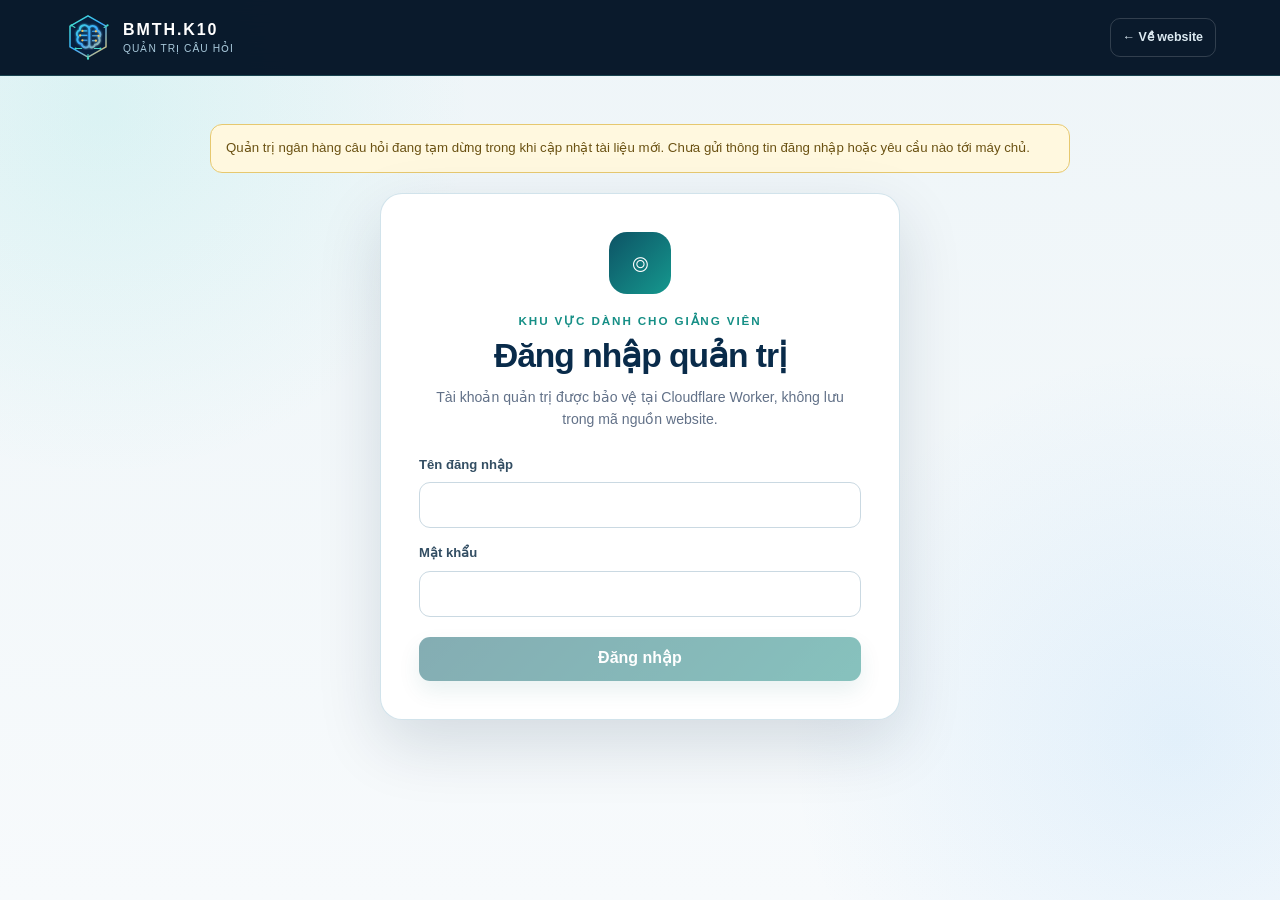
==== admin.html @ 1fa3173a "Add files via upload" ====
<!doctype html>
<html lang="vi">
<head>
  <meta charset="utf-8">
  <meta name="viewport" content="width=device-width, initial-scale=1, viewport-fit=cover">
  <meta name="theme-color" content="#061b35">
  <meta name="robots" content="noindex, nofollow">
  <title>Quản trị câu hỏi | BMTH.K10</title>
  <link rel="icon" type="image/svg+xml" href="assets/ai-digital-logo.svg">
  <link rel="stylesheet" href="assets/quiz.css?v=20261103-2">
</head>
<body class="admin-page">
  <header class="quiz-topbar">
    <a class="quiz-brand" href="index.html">
      <img src="assets/ai-digital-logo.svg" alt="" width="48" height="48">
      <span><strong>BMTH.K10</strong><small>QUẢN TRỊ CÂU HỎI</small></span>
    </a>
    <a class="back-link" href="index.html">← Về website</a>
  </header>

  <main class="admin-main">
    <div id="admin-alert" class="quiz-alert" role="status" aria-live="polite" hidden></div>

    <section id="admin-login" class="quiz-card login-card" aria-labelledby="login-title">
      <div class="login-icon" aria-hidden="true">⌾</div>
      <p class="quiz-eyebrow">KHU VỰC DÀNH CHO GIẢNG VIÊN</p>
      <h1 id="login-title">Đăng nhập quản trị</h1>
      <p>Tài khoản quản trị được bảo vệ tại Cloudflare Worker, không lưu trong mã nguồn website.</p>
      <form id="login-form" class="login-form">
        <label><span>Tên đăng nhập</span><input id="admin-username" autocomplete="username" required></label>
        <label><span>Mật khẩu</span><input id="admin-password" type="password" autocomplete="current-password" required></label>
        <button class="quiz-primary" type="submit">Đăng nhập</button>
      </form>
    </section>

    <section id="admin-dashboard" hidden>
      <div class="admin-heading">
        <div><p class="quiz-eyebrow">NGÂN HÀNG CÂU HỎI</p><h1>Quản trị câu hỏi trắc nghiệm</h1></div>
        <button id="admin-logout" class="quiz-secondary" type="button">Đăng xuất</button>
      </div>

      <div id="admin-stats" class="admin-stats" aria-label="Thống kê ngân hàng câu hỏi"></div>

      <section class="quiz-card admin-toolbar">
        <div class="toolbar-actions">
          <button id="add-question" class="quiz-primary" type="button">＋ Thêm câu hỏi</button>
          <select id="import-topic" aria-label="Chủ đề dành cho file TXT">
            <option value="">Chọn chủ đề cho file TXT</option>
          </select>
          <label class="file-button" for="question-file">↑ Nạp file TXT/CSV</label>
          <input id="question-file" type="file" accept=".txt,.csv,text/plain,text/csv" hidden>


        </div>
        <div class="toolbar-filters">
          <select id="admin-topic-filter" aria-label="Lọc theo chủ đề"><option value="all">Tất cả chủ đề</option></select>
          <input id="admin-search" type="search" placeholder="Tìm nội dung câu hỏi…" aria-label="Tìm câu hỏi">
          <button id="refresh-questions" class="icon-button" type="button" aria-label="Làm mới">↻</button>
        </div>
      </section>

      <section class="quiz-card question-table-card" aria-labelledby="question-list-title">
        <div class="table-heading"><h2 id="question-list-title">Danh sách câu hỏi</h2><span id="question-total">0 câu</span></div>
        <div class="table-scroll">
          <table class="question-table">
            <thead><tr><th>STT</th><th>Chủ đề</th><th>Câu hỏi</th><th>Đáp án</th><th>Trạng thái</th><th>Thao tác</th></tr></thead>
            <tbody id="question-table-body"></tbody>
          </table>
        </div>
        <div id="question-empty" class="empty-state" hidden>Chưa có câu hỏi phù hợp.</div>
      </section>
    </section>
  </main>

  <dialog id="question-dialog" class="question-dialog">
    <form id="question-form" method="dialog">
      <div class="dialog-head"><div><p class="quiz-eyebrow">BIỂU MẪU CÂU HỎI</p><h2 id="question-dialog-title">Thêm câu hỏi</h2></div><button id="close-question-dialog" type="button" aria-label="Đóng">×</button></div>
      <input id="question-id" type="hidden">
      <div class="form-grid">
        <label><span>Chủ đề *</span><select id="question-topic" required></select></label>
        <label><span>Mức độ</span><select id="question-difficulty"><option value="co-ban">Cơ bản</option><option value="thong-hieu">Thông hiểu</option><option value="van-dung">Vận dụng</option></select></label>
        <label class="full-field"><span>Nội dung câu hỏi *</span><textarea id="question-text" rows="3" maxlength="1200" required></textarea></label>
        <label><span>Đáp án A *</span><input id="option-a" maxlength="600" required></label>
        <label><span>Đáp án B *</span><input id="option-b" maxlength="600" required></label>
        <label><span>Đáp án C *</span><input id="option-c" maxlength="600" required></label>
        <label><span>Đáp án D *</span><input id="option-d" maxlength="600" required></label>
        <label><span>Đáp án đúng *</span><select id="correct-option" required><option value="A">A</option><option value="B">B</option><option value="C">C</option><option value="D">D</option></select></label>
        <label class="check-label"><input id="question-active" type="checkbox" checked><span>Đang sử dụng</span></label>
        <label class="full-field"><span>Giải thích đáp án</span><textarea id="question-explanation" rows="3" maxlength="1600"></textarea></label>
      </div>
      <div id="question-form-alert" class="quiz-alert form-alert" role="alert" hidden></div>
      <div class="dialog-actions"><button id="cancel-question" class="quiz-secondary" type="button">Hủy</button><button class="quiz-primary" type="submit">Lưu câu hỏi</button></div>
    </form>
  </dialog>

  <script src="config.js?v=20261119-open90-pause"></script>
  <script src="data/topics.js?v=20261119-open90-pause"></script>
  <script src="assets/admin.js?v=20261119-open90-pause"></script>
</body>
</html>
---- assets/quiz.css ----
:root {
  --navy-950: #031326;
  --navy-900: #061b35;
  --navy-800: #0a294c;
  --cyan: #32d9ca;
  --gold: #f1c15d;
  --ink: #152339;
  --muted: #627188;
  --line: #dce6ef;
  --surface: #eef5f8;
  --success: #138675;
  --danger: #c84343;
  --white: #fff;
  --shadow: 0 24px 65px rgba(8, 35, 66, .14);
  --font: "Segoe UI Variable Text", "Segoe UI", Roboto, Arial, sans-serif;
}

* { box-sizing: border-box; }
html { scroll-behavior: smooth; }
body { margin: 0; min-width: 320px; color: var(--ink); background: var(--surface); font-family: var(--font); line-height: 1.55; }
body::before { content: ""; position: fixed; inset: 0; z-index: -1; background: radial-gradient(circle at 8% 12%, rgba(50,217,202,.11), transparent 26%), radial-gradient(circle at 92% 82%, rgba(58,159,244,.1), transparent 28%), linear-gradient(#eef5f8, #f7fafc); }
button, input, select, textarea { font: inherit; }
button, a, label { -webkit-tap-highlight-color: transparent; }
button { cursor: pointer; }
[hidden] { display: none !important; }

.quiz-page { --muted: #4b6074; }
.quiz-page :is(button, a, input, select):focus-visible { outline: 3px solid #147aab; outline-offset: 3px; }
.quiz-page .quiz-topbar :focus-visible { outline-color: #f1c15d; }
.quiz-page #question-title { scroll-margin-top: 90px; }
.quiz-page .quiz-practice {
  grid-column: 1 / -1;
  grid-template-columns: auto 1fr;
  align-items: center;
  gap: 10px;
  min-height: 44px;
  padding: 10px 12px;
  border: 1px solid #c9dfe3;
  border-radius: 12px;
  color: #214959;
  background: #f2faf9;
  cursor: pointer;
}
.quiz-practice input { width: 19px; height: 19px; min-height: 19px; margin: 0; accent-color: #116d67; }
.quiz-practice small { display: block; color: #485e72; font-size: max(13px, .83rem); font-weight: 400; }
.quiz-draft { padding: 12px; margin-bottom: 18px; border: 1px solid #b7dad6; border-radius: 12px; background: #eefaf7; }
.quiz-draft p { margin: 0 0 7px; color: #264f5d; font-size: .88rem; font-weight: 700; }
.reveal-answer { margin-top: 15px; }
.instant-feedback { margin-top: 15px; padding: 12px 15px; border: 1px solid #bcddd6; border-radius: 12px; background: #effaf7; color: #174a43; }
.instant-feedback p { margin: 7px 0 0; color: #375568; }
.quiz-page .answer-option.option-correct { border-color: #448471; background: #e7f8ef; box-shadow: none; }
.quiz-page .answer-option.option-incorrect { border-color: #bf655d; background: #fff1ef; box-shadow: none; }
.quiz-page .answer-option:disabled { transform: none; cursor: default; }
.quiz-page .score-ring span { max-width: 95px; text-align: center; }

.quiz-topbar { position: sticky; top: 0; z-index: 30; min-height: 76px; padding: 10px clamp(16px, 5vw, 70px); display: flex; align-items: center; justify-content: space-between; gap: 18px; color: #fff; background: rgba(3,19,38,.97); border-bottom: 1px solid rgba(83,219,211,.22); backdrop-filter: blur(16px); }
.quiz-brand { display: inline-flex; align-items: center; gap: 11px; color: #fff; text-decoration: none; }
.quiz-brand img { width: 48px; height: 48px; }
.quiz-brand span { display: grid; line-height: 1.1; }
.quiz-brand strong { letter-spacing: .12em; }
.quiz-brand small { margin-top: 5px; color: #a8c9db; font-size: .64rem; letter-spacing: .1em; }
.back-link { padding: 9px 12px; border: 1px solid rgba(255,255,255,.16); border-radius: 10px; color: #dceaf2; text-decoration: none; font-size: .78rem; font-weight: 700; }
.back-link:hover { color: #fff; border-color: rgba(70,217,205,.5); }

.quiz-main { width: min(1050px, calc(100% - 32px)); margin: 0 auto; padding: 54px 0 90px; }
.quiz-intro { max-width: 780px; margin: 0 auto 28px; text-align: center; }
.quiz-eyebrow { margin: 0 0 8px; color: #168f86; font-size: .73rem; font-weight: 900; letter-spacing: .16em; }
.quiz-intro h1, .admin-heading h1, .login-card h1 { margin: 0; color: #092b4a; font-size: clamp(2rem, 5vw, 3.6rem); line-height: 1.06; letter-spacing: -.03em; }
.quiz-intro > p:last-child { max-width: 690px; margin: 15px auto 0; color: var(--muted); }

.quiz-card { border: 1px solid rgba(171,204,218,.55); border-radius: 22px; background: #fff; box-shadow: var(--shadow); }
.setup-card { max-width: 760px; margin: 0 auto; padding: clamp(24px, 5vw, 44px); }
.card-heading { display: flex; align-items: center; gap: 15px; margin-bottom: 28px; }
.card-step { width: 56px; height: 56px; display: grid; place-items: center; flex: 0 0 56px; border-radius: 17px; color: #fff; background: linear-gradient(135deg, #0e5a69, #159b91); font-size: 1.1rem; font-weight: 900; box-shadow: 0 12px 24px rgba(13,121,117,.22); }
.card-heading p { margin: 0 0 2px; color: #168f86; font-size: .68rem; font-weight: 900; letter-spacing: .14em; }
.card-heading h2 { margin: 0; color: #0a3555; font-size: 1.5rem; }
.setup-form { display: grid; grid-template-columns: 1fr 1fr; gap: 18px; }
.setup-form label, .login-form label, .form-grid label { display: grid; gap: 7px; color: #334e63; font-size: .82rem; font-weight: 700; }
input, select, textarea { width: 100%; border: 1px solid #cad9e2; border-radius: 11px; color: #243b4e; background: #fff; outline: none; }
input, select { min-height: 46px; padding: 0 12px; }
textarea { padding: 11px 12px; resize: vertical; }
input:focus, select:focus, textarea:focus { border-color: #27a79e; box-shadow: 0 0 0 3px rgba(39,167,158,.12); }
.setup-form > button { grid-column: 1 / -1; justify-self: start; }
.availability { min-height: 21px; margin: 18px 0 0; color: #738594; font-size: .78rem; }

.quiz-primary, .quiz-secondary, .quiz-submit, .file-button { min-height: 44px; padding: 0 17px; display: inline-flex; align-items: center; justify-content: center; gap: 10px; border-radius: 11px; font-weight: 800; text-decoration: none; }
.quiz-primary { border: 0; color: #fff; background: linear-gradient(135deg, #0c5d69, #11867e); box-shadow: 0 10px 22px rgba(11,102,100,.18); }
.quiz-primary:hover { transform: translateY(-2px); filter: brightness(1.05); }
.quiz-primary:disabled { opacity: .5; cursor: wait; transform: none; }
.quiz-secondary { border: 1px solid #c9d9e1; color: #345066; background: #f8fbfc; }
.quiz-secondary:hover { border-color: #89bfc0; color: #116c68; }
.quiz-submit { border: 0; color: #172b3a; background: linear-gradient(135deg, #f4c969, #f1b748); }
.text-button, .icon-button { border: 0; color: #567081; background: transparent; }
.text-button:hover { color: #0d716d; text-decoration: underline; }

.quiz-alert { max-width: 860px; margin: 0 auto 20px; padding: 13px 15px; border: 1px solid #e6c86f; border-radius: 12px; color: #6b5213; background: #fff8df; font-size: .83rem; }
.quiz-alert.error { border-color: #e8b4b4; color: #8b2f2f; background: #fff1f1; }
.quiz-alert.success { border-color: #a9d8cb; color: #146454; background: #eefaf6; }

.session-card { overflow: hidden; }
.session-head { min-height: 76px; padding: 18px 24px; display: flex; align-items: center; justify-content: space-between; gap: 15px; color: #fff; background: linear-gradient(125deg, #061b35, #0d5166); }
.session-head > div { display: grid; gap: 4px; }
.session-scope { color: #9fe4dd; font-size: .72rem; font-weight: 800; letter-spacing: .08em; }
.session-head strong { font-size: .95rem; }
.session-head .text-button { color: #c2d6df; }
.progress-track { height: 5px; background: #dce9ed; }
.progress-track span { display: block; width: 0; height: 100%; background: linear-gradient(90deg, var(--cyan), var(--gold)); transition: width .25s ease; }
.question-wrap { min-height: 450px; padding: clamp(26px, 5vw, 52px); }
.question-number { margin-bottom: 11px; color: #168f86; font-size: .72rem; font-weight: 900; letter-spacing: .16em; }
.question-wrap h2 { max-width: 880px; margin: 0 0 28px; color: #0a2e4d; font-size: clamp(1.25rem, 3vw, 1.85rem); line-height: 1.35; }
.answer-options { display: grid; grid-template-columns: 1fr 1fr; gap: 12px; }
.answer-option { position: relative; min-height: 68px; padding: 13px 15px; display: grid; grid-template-columns: 36px 1fr; align-items: center; gap: 12px; border: 1px solid #d5e1e7; border-radius: 13px; color: #354d60; background: #fbfdfe; text-align: left; transition: border-color .2s ease, background .2s ease, transform .2s ease, box-shadow .2s ease; }
.answer-option:hover { transform: translateY(-2px); border-color: #8bc9c4; box-shadow: 0 8px 18px rgba(19,113,108,.08); }
.answer-option.selected { border-color: #16978e; color: #133f51; background: #eaf8f6; box-shadow: inset 0 0 0 1px #16978e; }
.option-letter { width: 34px; height: 34px; display: grid; place-items: center; border-radius: 50%; color: #1c6470; background: #e5f1f2; font-weight: 900; }
.answer-option.selected .option-letter { color: #fff; background: #168f86; }
.session-actions { padding: 18px 24px 22px; display: flex; align-items: center; justify-content: space-between; gap: 13px; border-top: 1px solid #e5ecef; background: #f9fbfc; }
.question-dots { display: flex; justify-content: center; flex-wrap: wrap; gap: 6px; }
.question-dot { width: 29px; height: 29px; padding: 0; border: 1px solid #cbd9e0; border-radius: 8px; color: #6b7c89; background: #fff; font-size: .68rem; font-weight: 800; }
.question-dot.answered { color: #fff; border-color: #278f89; background: #278f89; }
.question-dot.current { outline: 3px solid rgba(241,193,93,.35); border-color: #d99c25; }

.result-card { overflow: hidden; }
.result-summary { padding: clamp(28px, 5vw, 52px); display: grid; grid-template-columns: 180px 1fr; align-items: center; gap: 32px; background: linear-gradient(135deg, #f0faf8, #fff); }
.score-ring { --score: 0%; width: 170px; height: 170px; display: grid; place-content: center; text-align: center; border-radius: 50%; background: radial-gradient(circle at center, #fff 59%, transparent 60%), conic-gradient(#15968b var(--score), #dce8eb 0); box-shadow: 0 16px 34px rgba(12,95,93,.13); }
.score-ring strong { color: #0a4f57; font-size: 2.3rem; line-height: 1; }
.score-ring span { margin-top: 6px; color: #6c7f8d; font-size: .72rem; }
.result-summary h2 { margin: 0 0 8px; color: #0a3151; font-size: clamp(1.7rem, 4vw, 2.5rem); }
.result-summary p { margin: 0; color: #657887; }
.result-stats { margin-top: 17px; display: flex; flex-wrap: wrap; gap: 10px; }
.result-stats span { padding: 8px 12px; border-radius: 10px; color: #385369; background: #fff; box-shadow: 0 5px 15px rgba(25,66,83,.08); font-size: .78rem; }
.result-actions { padding: 18px 28px; display: flex; gap: 10px; border-top: 1px solid #e5ecef; }
.result-review { padding: 8px 28px 32px; }
.review-item { margin-top: 14px; padding: 18px; border: 1px solid #dce6eb; border-left: 4px solid var(--danger); border-radius: 13px; background: #fff; }
.review-item.correct { border-left-color: var(--success); }
.review-item h3 { margin: 0 0 10px; color: #173e58; font-size: .95rem; }
.review-item p { margin: 5px 0; color: #5d7180; font-size: .82rem; }
.review-item .answer-good { color: #0d7965; font-weight: 800; }
.review-item .answer-bad { color: #af3b3b; font-weight: 800; }
.review-explanation { margin-top: 10px !important; padding: 10px 12px; border-radius: 9px; background: #f2f7f8; }
.quiz-footer { padding: 22px; color: #7c8c98; text-align: center; font-size: .72rem; }

.admin-main { width: min(1250px, calc(100% - 32px)); margin: 0 auto; padding: 48px 0 90px; }
.login-card { max-width: 520px; margin: 20px auto; padding: 38px; text-align: center; }
.login-card h1 { font-size: 2.1rem; }
.login-card > p:not(.quiz-eyebrow) { color: var(--muted); font-size: .88rem; }
.login-icon { width: 62px; height: 62px; margin: 0 auto 18px; display: grid; place-items: center; border-radius: 18px; color: #fff; background: linear-gradient(135deg, #0d5365, #15988e); font-size: 1.75rem; }
.login-form { margin-top: 24px; display: grid; gap: 15px; text-align: left; }
.login-form button { margin-top: 5px; }
.admin-heading { margin-bottom: 24px; display: flex; align-items: center; justify-content: space-between; gap: 20px; }
.admin-heading h1 { font-size: clamp(1.8rem, 4vw, 3rem); }
.admin-stats { margin-bottom: 20px; display: grid; grid-template-columns: repeat(6, 1fr); gap: 10px; }
.stat-card { padding: 15px; border: 1px solid #d8e5e9; border-radius: 14px; background: #fff; box-shadow: 0 8px 22px rgba(16,54,74,.06); }
.stat-card span { display: block; color: #718391; font-size: .68rem; }
.stat-card strong { display: block; margin-top: 3px; color: #0d5060; font-size: 1.45rem; }
.admin-toolbar { margin-bottom: 20px; padding: 17px; display: flex; align-items: center; justify-content: space-between; gap: 15px; }
.toolbar-actions, .toolbar-filters { display: flex; align-items: center; flex-wrap: wrap; gap: 9px; }
.file-button { color: #fff; background: #1a7794; cursor: pointer; }
.toolbar-actions select { width: 225px; }
.toolbar-filters select { width: 190px; }
.toolbar-filters input { width: 250px; }
.icon-button { width: 43px; height: 43px; border: 1px solid #cddbe2; border-radius: 10px; background: #f8fbfc; font-size: 1.15rem; }
.question-table-card { overflow: hidden; }
.table-heading { padding: 18px 20px; display: flex; align-items: center; justify-content: space-between; border-bottom: 1px solid #e2eaee; }
.table-heading h2 { margin: 0; color: #123b57; font-size: 1.1rem; }
.table-heading span { color: #6d8190; font-size: .78rem; }
.table-scroll { overflow-x: auto; }
.question-table { width: 100%; min-width: 900px; border-collapse: collapse; }
.question-table th, .question-table td { padding: 12px 13px; border-bottom: 1px solid #e9eff2; text-align: left; vertical-align: top; font-size: .78rem; }
.question-table th { color: #617787; background: #f6f9fa; font-size: .68rem; letter-spacing: .05em; }
.question-table td:nth-child(3) { min-width: 320px; color: #2c465a; }
.topic-chip, .status-chip { display: inline-flex; padding: 5px 8px; border-radius: 999px; font-size: .66rem; font-weight: 800; }
.topic-chip { color: #146761; background: #e5f6f3; }
.status-chip.active { color: #14634f; background: #e4f6ee; }
.status-chip.inactive { color: #8b5a1c; background: #fff3d9; }
.table-actions { display: flex; gap: 6px; }
.table-actions button { padding: 6px 9px; border: 1px solid #d3e0e5; border-radius: 8px; color: #3f6074; background: #fff; font-size: .7rem; }
.table-actions .delete-button { color: #a43939; border-color: #eccdcd; }
.empty-state { padding: 44px 20px; color: #81909b; text-align: center; }

.question-dialog { width: min(850px, calc(100% - 24px)); max-height: calc(100vh - 30px); padding: 0; border: 0; border-radius: 20px; box-shadow: 0 30px 90px rgba(3,23,42,.35); }
.question-dialog::backdrop { background: rgba(3,18,33,.68); backdrop-filter: blur(4px); }
.question-dialog form { padding: 26px; }
.dialog-head { display: flex; align-items: flex-start; justify-content: space-between; gap: 15px; margin-bottom: 22px; }
.dialog-head h2 { margin: 0; color: #103b57; }
.dialog-head button { width: 38px; height: 38px; border: 0; border-radius: 10px; color: #536b79; background: #eef3f5; font-size: 1.4rem; }
.form-grid { display: grid; grid-template-columns: 1fr 1fr; gap: 15px; }
.full-field { grid-column: 1 / -1; }
.check-label { grid-auto-flow: column; align-items: center; justify-content: start; align-self: end; min-height: 46px; }
.check-label input { width: 18px; min-height: 18px; }
.form-alert { margin: 17px 0 0; }
.dialog-actions { margin-top: 22px; display: flex; justify-content: flex-end; gap: 10px; }

@media (max-width: 900px) {
  .answer-options { grid-template-columns: 1fr; }
  .admin-stats { grid-template-columns: repeat(3, 1fr); }
  .admin-toolbar { align-items: stretch; flex-direction: column; }
  .toolbar-filters input { flex: 1; }
}

@media (max-width: 650px) {
  .quiz-topbar { min-height: 66px; padding: 9px 13px; }
  .quiz-brand img { width: 42px; height: 42px; }
  .quiz-brand small { font-size: .52rem; }
  .back-link { padding: 8px; font-size: .68rem; }
  .quiz-main, .admin-main { width: calc(100% - 18px); padding-top: 34px; }
  .setup-form, .form-grid { grid-template-columns: 1fr; }
  .setup-form > button, .full-field { grid-column: auto; }
  .setup-form > button { width: 100%; }
  .question-wrap { min-height: 430px; padding: 25px 18px; }
  .session-head, .session-actions { padding-left: 15px; padding-right: 15px; }
  .session-actions { flex-wrap: wrap; }
  .question-dots { order: -1; width: 100%; }
  .session-actions > button:not(.question-dot) { flex: 1; }
  .result-summary { grid-template-columns: 1fr; text-align: center; }
  .score-ring { margin: 0 auto; }
  .result-stats, .result-actions { justify-content: center; }
  .result-actions { flex-direction: column; }
  .admin-heading { align-items: flex-start; flex-direction: column; }
  .admin-stats { grid-template-columns: repeat(2, 1fr); }
  .toolbar-actions, .toolbar-filters { width: 100%; }
  .toolbar-actions > *, .toolbar-filters > * { flex: 1 1 145px; }
  .toolbar-actions select, .toolbar-filters select, .toolbar-filters input { width: auto; }
  .question-dialog form { padding: 20px 16px; }
}

.quiz-page :is(.quiz-brand small, .back-link, .quiz-eyebrow, .card-heading p, .session-scope, .question-number, .question-dot, .score-ring span, .quiz-footer) {
  font-size: max(13px, .83rem);
}
.quiz-page .quiz-brand small { color: #d6e9f5; }
.quiz-page :is(.quiz-eyebrow, .card-heading p) { color: #176b65; }
.quiz-page .back-link { display: inline-flex; align-items: center; min-height: 44px; white-space: nowrap; }
@media (max-width: 760px) {
  .quiz-page :is(button, .quiz-brand, .result-actions a) { min-height: 44px; }
  .quiz-page .question-dot { width: 44px; }
  .quiz-page .quiz-brand { gap: 7px; }
  .quiz-page .quiz-brand small { letter-spacing: .02em; }
  .quiz-page .quiz-topbar { gap: 8px; }
  .quiz-page .question-wrap { min-height: 0; }
}

@media (prefers-reduced-motion: reduce) {
  *, *::before, *::after { scroll-behavior: auto !important; transition-duration: .01ms !important; animation-duration: .01ms !important; }
}
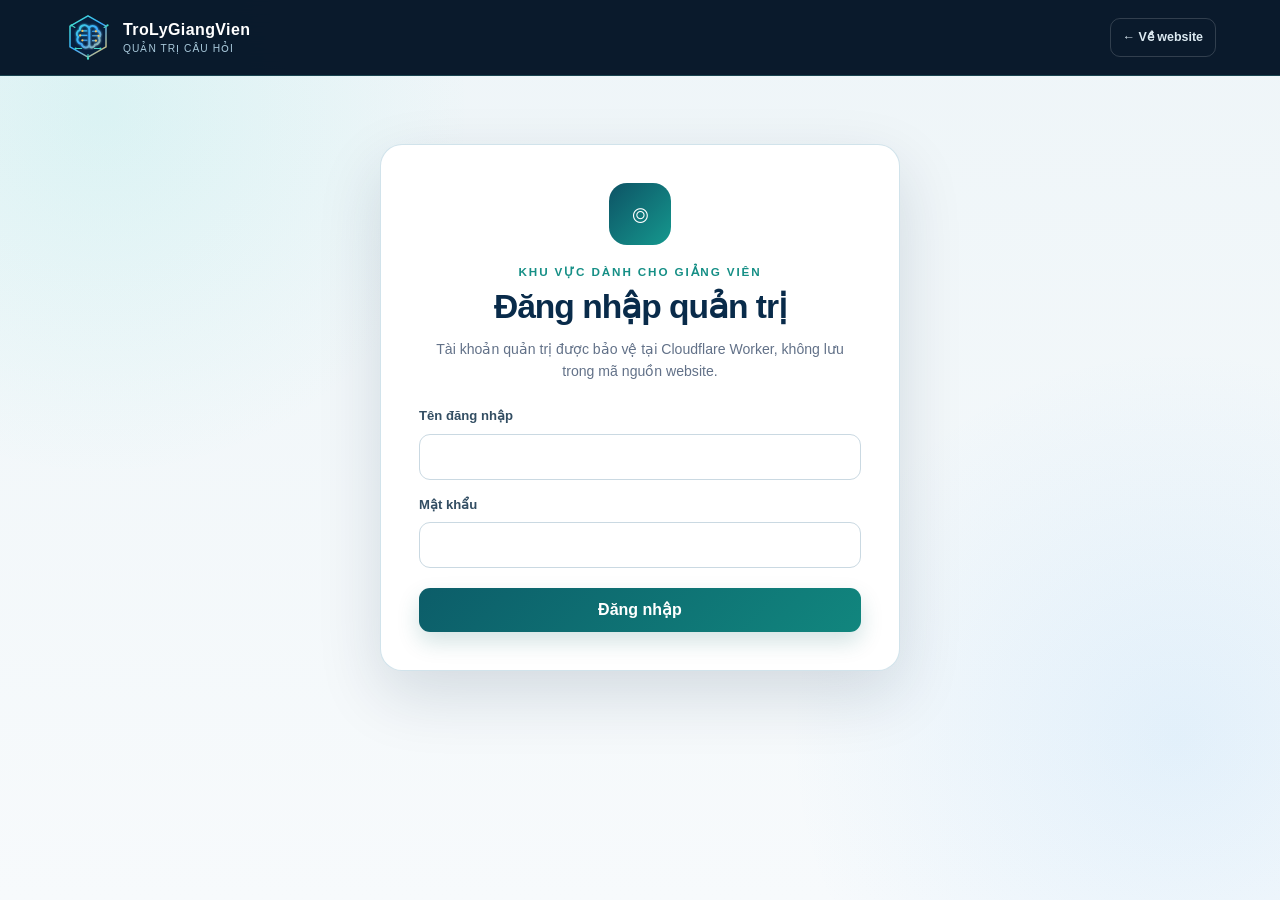
==== commit 45235289: "Add files via upload" ====
--- a/admin.html
+++ b/admin.html
@@ -5,15 +5,15 @@
   <meta name="viewport" content="width=device-width, initial-scale=1, viewport-fit=cover">
   <meta name="theme-color" content="#061b35">
   <meta name="robots" content="noindex, nofollow">
-  <title>Quản trị câu hỏi | BMTH.K10</title>
+  <title>Quản trị câu hỏi | TroLyGiangVien</title>
   <link rel="icon" type="image/svg+xml" href="assets/ai-digital-logo.svg">
-  <link rel="stylesheet" href="assets/quiz.css?v=20261103-2">
+  <link rel="stylesheet" href="assets/quiz.css?v=20261121-troly-ui1">
 </head>
 <body class="admin-page">
   <header class="quiz-topbar">
     <a class="quiz-brand" href="index.html">
       <img src="assets/ai-digital-logo.svg" alt="" width="48" height="48">
-      <span><strong>BMTH.K10</strong><small>QUẢN TRỊ CÂU HỎI</small></span>
+      <span><strong>TroLyGiangVien</strong><small>QUẢN TRỊ CÂU HỎI</small></span>
     </a>
     <a class="back-link" href="index.html">← Về website</a>
   </header>
@@ -93,7 +93,7 @@
     </form>
   </dialog>
 
-  <script src="config.js?v=20261119-open90-pause"></script>
+  <script src="config.js?v=20261121-troly-ui1"></script>
   <script src="data/topics.js?v=20261119-open90-pause"></script>
   <script src="assets/admin.js?v=20261119-open90-pause"></script>
 </body>
--- a/assets/quiz.css
+++ b/assets/quiz.css
@@ -57,7 +57,7 @@
 .quiz-brand { display: inline-flex; align-items: center; gap: 11px; color: #fff; text-decoration: none; }
 .quiz-brand img { width: 48px; height: 48px; }
 .quiz-brand span { display: grid; line-height: 1.1; }
-.quiz-brand strong { letter-spacing: .12em; }
+.quiz-brand strong { letter-spacing: .025em; overflow-wrap: anywhere; }
 .quiz-brand small { margin-top: 5px; color: #a8c9db; font-size: .64rem; letter-spacing: .1em; }
 .back-link { padding: 9px 12px; border: 1px solid rgba(255,255,255,.16); border-radius: 10px; color: #dceaf2; text-decoration: none; font-size: .78rem; font-weight: 700; }
 .back-link:hover { color: #fff; border-color: rgba(70,217,205,.5); }
@@ -199,7 +199,7 @@
 }
 
 @media (max-width: 650px) {
-  .quiz-topbar { min-height: 66px; padding: 9px 13px; }
+  .quiz-topbar { min-height: 66px; padding: 9px 13px; flex-wrap: wrap; }
   .quiz-brand img { width: 42px; height: 42px; }
   .quiz-brand small { font-size: .52rem; }
   .back-link { padding: 8px; font-size: .68rem; }
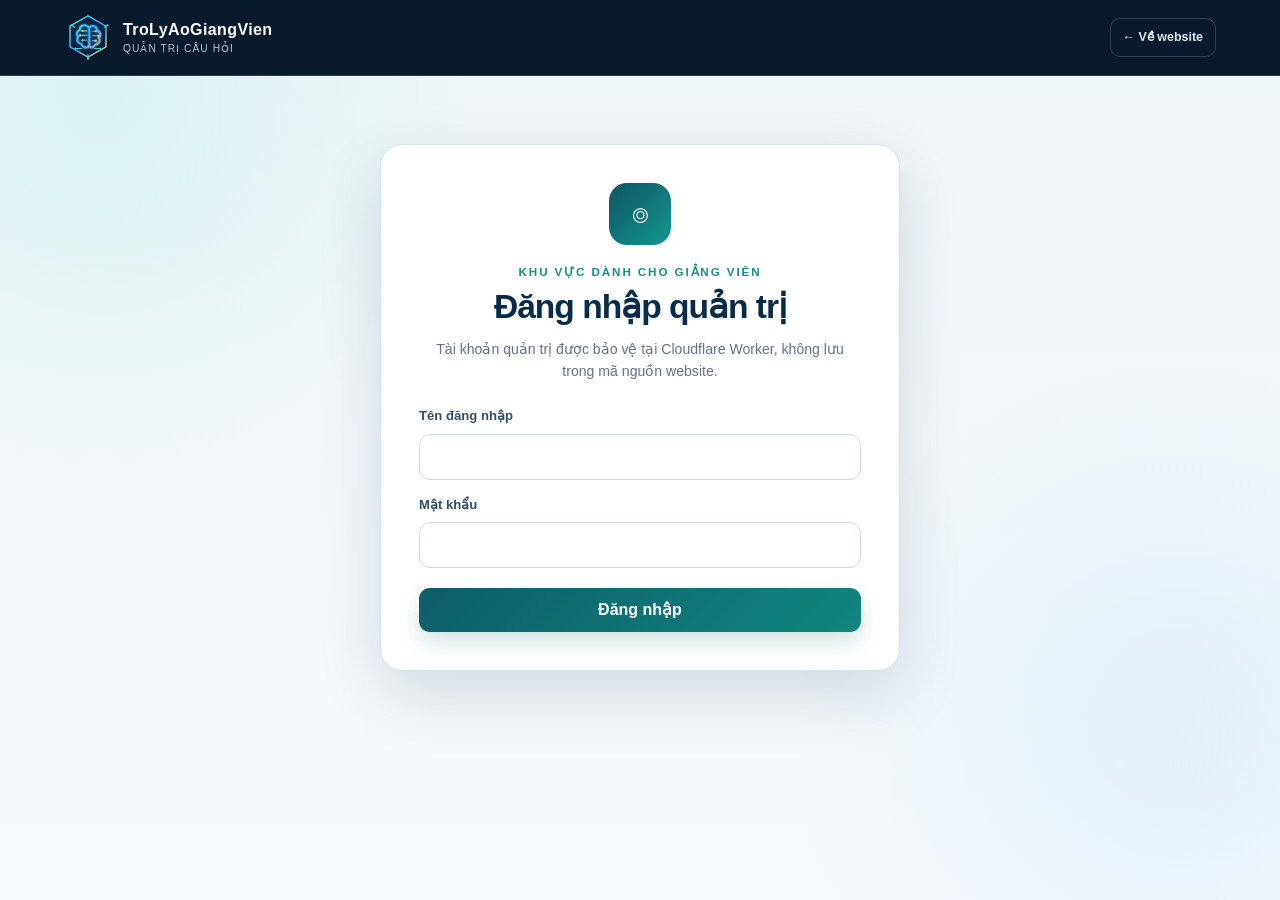
==== commit 4e370a60: "Thống nhất tên gọi TroLyAoGiangVien - Đổi tên hiển thị TroLyGiangVien thành TroLyAoGiangVien trên tr" ====
--- a/admin.html
+++ b/admin.html
@@ -5,7 +5,7 @@
   <meta name="viewport" content="width=device-width, initial-scale=1, viewport-fit=cover">
   <meta name="theme-color" content="#061b35">
   <meta name="robots" content="noindex, nofollow">
-  <title>Quản trị câu hỏi | TroLyGiangVien</title>
+  <title>Quản trị câu hỏi | TroLyAoGiangVien</title>
   <link rel="icon" type="image/svg+xml" href="assets/ai-digital-logo.svg">
   <link rel="stylesheet" href="assets/quiz.css?v=20261121-troly-ui1">
 </head>
@@ -13,7 +13,7 @@
   <header class="quiz-topbar">
     <a class="quiz-brand" href="index.html">
       <img src="assets/ai-digital-logo.svg" alt="" width="48" height="48">
-      <span><strong>TroLyGiangVien</strong><small>QUẢN TRỊ CÂU HỎI</small></span>
+      <span><strong>TroLyAoGiangVien</strong><small>QUẢN TRỊ CÂU HỎI</small></span>
     </a>
     <a class="back-link" href="index.html">← Về website</a>
   </header>
@@ -93,7 +93,7 @@
     </form>
   </dialog>
 
-  <script src="config.js?v=20261121-troly-ui1"></script>
+  <script src="config.js?v=20261121-fix3"></script>
   <script src="data/topics.js?v=20261119-open90-pause"></script>
   <script src="assets/admin.js?v=20261119-open90-pause"></script>
 </body>
--- a/assets/quiz.css
+++ b/assets/quiz.css
@@ -237,6 +237,11 @@
   .quiz-page .quiz-brand small { letter-spacing: .02em; }
   .quiz-page .quiz-topbar { gap: 8px; }
   .quiz-page .question-wrap { min-height: 0; }
+  /* Khi đang làm bài: ẩn tiêu đề lớn để câu hỏi hiện ngay đầu màn hình. */
+  .quiz-page .quiz-intro.is-collapsed { display: none; }
+  /* Ô số câu: một hàng cuộn ngang thay vì nhiều hàng. */
+  .quiz-page .question-dots { flex-wrap: nowrap; justify-content: flex-start; overflow-x: auto; padding: 4px 2px 6px; scroll-snap-type: x proximity; scrollbar-width: thin; }
+  .quiz-page .question-dot { flex: 0 0 44px; scroll-snap-align: center; }
 }
 
 @media (prefers-reduced-motion: reduce) {
